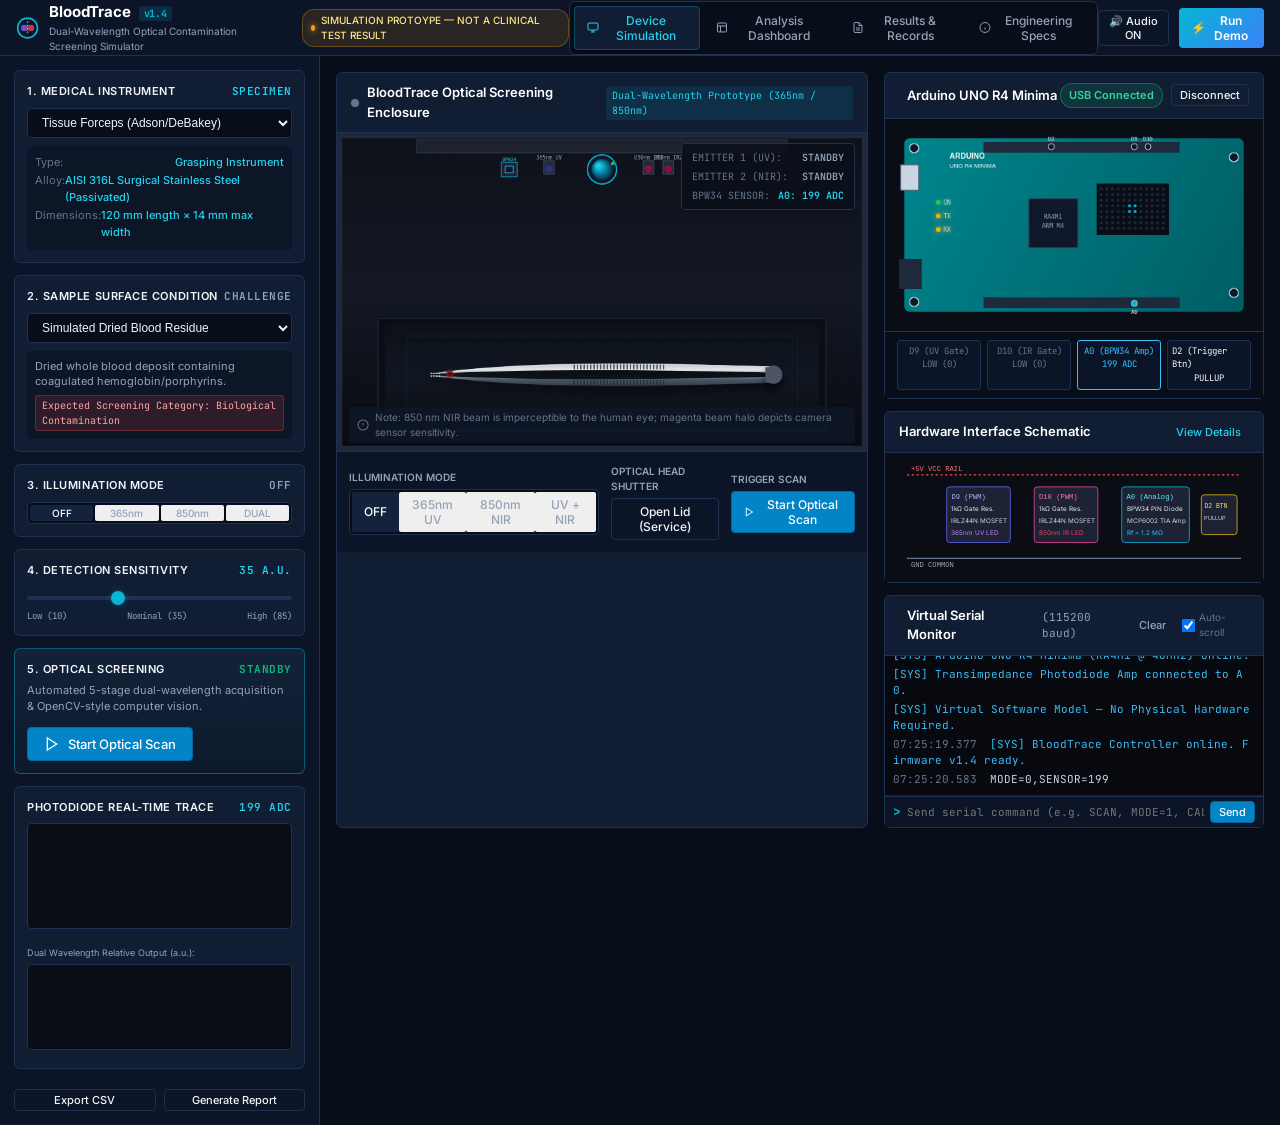
==== index.html @ 497832f6 "feat: complete BloodTrace dual-wavelength contamination screening simulator" ====
<!DOCTYPE html>
<html lang="en">
<head>
  <meta charset="UTF-8">
  <meta name="viewport" content="width=device-width, initial-scale=1.0">
  <title>BloodTrace — Dual-Wavelength Medical Instrument Contamination Screening Simulator</title>
  <meta name="description" content="College-level engineering prototype simulation of BloodTrace: dual-wavelength 365nm UV and 850nm NIR optical contamination screening for reusable surgical instruments.">
  
  <!-- Modern Clean Fonts -->
  <link rel="preconnect" href="https://fonts.googleapis.com">
  <link rel="preconnect" href="https://fonts.gstatic.com" crossorigin>
  <link href="https://fonts.googleapis.com/css2?family=Inter:wght@300;400;500;600;700&family=JetBrains+Mono:wght@400;500;700&display=swap" rel="stylesheet">
  
  <!-- BloodTrace Stylesheet -->
  <link rel="stylesheet" href="css/styles.css">
</head>
<body class="theme-navy">
  <!-- Top Navigation Header -->
  <header class="app-header">
    <div class="header-left">
      <div class="brand-container">
        <div class="brand-logo-icon">
          <svg viewBox="0 0 28 28" fill="none" class="brand-svg">
            <circle cx="14" cy="14" r="12" stroke="#06b6d4" stroke-width="2"/>
            <circle cx="10" cy="14" r="4" fill="#8b5cf6" opacity="0.8"/>
            <circle cx="18" cy="14" r="4" fill="#f43f5e" opacity="0.8"/>
            <path d="M14 6v16" stroke="#22d3ee" stroke-width="1.5" stroke-dasharray="2 2"/>
          </svg>
        </div>
        <div class="brand-text">
          <div class="brand-title">BloodTrace <span class="brand-ver">v1.4</span></div>
          <div class="brand-tagline">Dual-Wavelength Optical Contamination Screening Simulator</div>
        </div>
      </div>

      <!-- Regulatory Notice Banner -->
      <div class="regulatory-pill" title="Engineering Simulation — Not an In-Vitro Diagnostic Medical Device">
        <span class="pill-dot"></span>
        <span class="pill-text">SIMULATION PROTOYPE — NOT A CLINICAL TEST RESULT</span>
      </div>
    </div>

    <!-- Central Navigation Tabs -->
    <nav class="header-nav">
      <button class="nav-tab nav-active" data-nav-view="device">
        <svg width="15" height="15" viewBox="0 0 24 24" fill="none" stroke="currentColor" stroke-width="2"><rect x="2" y="3" width="20" height="14" rx="2" ry="2"/><line x1="8" y1="21" x2="16" y2="21"/><line x1="12" y1="17" x2="12" y2="21"/></svg>
        Device Simulation
      </button>
      <button class="nav-tab" data-nav-view="dashboard">
        <svg width="15" height="15" viewBox="0 0 24 24" fill="none" stroke="currentColor" stroke-width="2"><rect x="3" y="3" width="18" height="18" rx="2"/><line x1="3" y1="9" x2="21" y2="9"/><line x1="9" y1="21" x2="9" y2="9"/></svg>
        Analysis Dashboard
      </button>
      <button class="nav-tab" data-nav-view="results">
        <svg width="15" height="15" viewBox="0 0 24 24" fill="none" stroke="currentColor" stroke-width="2"><path d="M14 2H6a2 2 0 0 0-2 2v16a2 2 0 0 0 2 2h12a2 2 0 0 0 2-2V8z"/><polyline points="14 2 14 8 20 8"/><line x1="16" y1="13" x2="8" y2="13"/><line x1="16" y1="17" x2="8" y2="17"/></svg>
        Results & Records
      </button>
      <button class="nav-tab" data-nav-view="about">
        <svg width="15" height="15" viewBox="0 0 24 24" fill="none" stroke="currentColor" stroke-width="2"><circle cx="12" cy="12" r="10"/><line x1="12" y1="16" x2="12" y2="12"/><line x1="12" y1="8" x2="12.01" y2="8"/></svg>
        Engineering Specs
      </button>
    </nav>

    <!-- Header Actions -->
    <div class="header-right">
      <button id="btnToggleSound" class="btn btn-xs btn-outline" title="Toggle Audio Feedback">
        🔊 Audio ON
      </button>
      <button id="btnRunDemo" class="btn btn-sm btn-accent flex items-center gap-1" title="Launch Step-by-Step Scenario Walkthrough">
        <span class="btn-icon">⚡</span>
        <span>Run Demo</span>
      </button>
    </div>
  </header>

  <!-- Main Container Layout: Sidebar + Active View Workspace -->
  <main class="app-layout">
    <!-- Left Configuration & Control Sidebar -->
    <aside class="app-sidebar">
      <!-- Section 1: Instrument Selection -->
      <div class="sidebar-card">
        <div class="sidebar-card-title flex items-center justify-between">
          <span>1. Medical Instrument</span>
          <span class="text-xs text-cyan font-mono">SPECIMEN</span>
        </div>
        <div class="form-group mt-2">
          <select id="instrumentSelect" class="form-select">
            <!-- Populated via JS -->
          </select>
        </div>
        <div id="instrumentMetaDisplay" class="instrument-meta-box">
          <!-- Dynamic details -->
        </div>
      </div>

      <!-- Section 2: Sample Condition -->
      <div class="sidebar-card">
        <div class="sidebar-card-title flex items-center justify-between">
          <span>2. Sample Surface Condition</span>
          <span class="text-xs text-muted font-mono">CHALLENGE</span>
        </div>
        <div class="form-group mt-2">
          <select id="conditionSelect" class="form-select">
            <!-- Populated via JS -->
          </select>
        </div>
        <div id="conditionMetaDisplay" class="condition-meta-box">
          <!-- Dynamic details -->
        </div>
      </div>

      <!-- Section: Illumination Mode Quick Controls (Requirement 13) -->
      <div class="sidebar-card">
        <div class="sidebar-card-title flex items-center justify-between">
          <span>3. Illumination Mode</span>
          <span id="sidebarModeTag" class="text-xs text-muted font-mono">OFF</span>
        </div>
        <div class="btn-group w-full mt-2" style="display: grid; grid-template-columns: repeat(4, 1fr); gap: 2px;">
          <button id="sbBtnModeOff" class="btn btn-2xs btn-active">OFF</button>
          <button id="sbBtnModeUv" class="btn btn-2xs">365nm</button>
          <button id="sbBtnModeIr" class="btn btn-2xs">850nm</button>
          <button id="sbBtnModeCombined" class="btn btn-2xs">DUAL</button>
        </div>
      </div>

      <!-- Section: Detection Threshold Slider (Requirement 13) -->
      <div class="sidebar-card">
        <div class="sidebar-card-title flex items-center justify-between">
          <span>4. Detection Sensitivity</span>
          <span class="text-xs text-cyan font-mono"><span id="sidebarThresholdVal">35</span> a.u.</span>
        </div>
        <div class="mt-2">
          <input type="range" id="sidebarThresholdSlider" min="10" max="85" value="35" class="range-slider range-sm w-full" />
          <div class="flex items-center justify-between text-2xs text-muted mt-1 font-mono">
            <span>Low (10)</span>
            <span>Nominal (35)</span>
            <span>High (85)</span>
          </div>
        </div>
      </div>

      <!-- Section 5: Scanning Execution Card -->
      <div class="sidebar-card action-card">
        <div class="sidebar-card-title flex items-center justify-between">
          <span>5. Optical Screening</span>
          <span class="text-xs text-green font-mono">STANDBY</span>
        </div>
        <p class="text-xs text-muted mt-1">
          Automated 5-stage dual-wavelength acquisition & OpenCV-style computer vision.
        </p>

        <button id="btnSidebarScan" class="btn btn-primary btn-block btn-lg mt-3 flex items-center justify-center gap-2">
          <svg width="16" height="16" viewBox="0 0 24 24" fill="none" stroke="currentColor" stroke-width="2"><polygon points="5 3 19 12 5 21 5 3"/></svg>
          Start Optical Scan
        </button>

        <!-- Progress Bar when scanning -->
        <div id="scanProgressContainer" class="scan-progress-box mt-3" style="display: none;">
          <div class="progress-bar-track">
            <div id="scanProgressBar" class="progress-bar-fill" style="width: 0%;"></div>
          </div>
          <div id="scanStatusText" class="progress-status-text font-mono text-2xs mt-1">Initializing...</div>
        </div>
      </div>

      <!-- Section 4: Live Telemetry Gauges -->
      <div class="sidebar-card">
        <div class="sidebar-card-title flex items-center justify-between">
          <span>Photodiode Real-Time Trace</span>
          <span id="sidebarAdcVal" class="text-xs text-cyan font-mono">195 ADC</span>
        </div>
        <div class="mini-oscilloscope-wrapper mt-2">
          <canvas id="oscilloscopeCanvas" width="280" height="110" class="mini-canvas"></canvas>
        </div>
        <div class="spectral-bar-wrapper mt-3">
          <div class="text-2xs text-muted mb-1">Dual Wavelength Relative Output (a.u.):</div>
          <canvas id="spectralBarCanvas" width="280" height="90" class="mini-canvas"></canvas>
        </div>
      </div>

      <!-- Quick Action Utilities -->
      <div class="sidebar-actions-grid mt-2">
        <button id="btnQuickCSV" class="btn btn-xs btn-outline w-full">Export CSV</button>
        <button id="btnQuickReport" class="btn btn-xs btn-outline w-full">Generate Report</button>
      </div>
    </aside>

    <!-- Center/Right Workspaces (Views) -->
    <div class="workspace-viewport">
      <!-- VIEW 1: Device Simulation -->
      <section id="view-device" class="app-view active">
        <div id="deviceViewContainer" class="device-view-wrapper">
          <!-- Populated by DeviceView JS component -->
        </div>
      </section>

      <!-- VIEW 2: Laptop Analysis Dashboard -->
      <section id="view-dashboard" class="app-view">
        <div id="dashboardViewContainer" class="dashboard-view-wrapper">
          <!-- Populated by DashboardView JS component -->
        </div>

        <!-- Latest Results Summary Card attached at bottom of dashboard -->
        <div class="mt-4">
          <div id="resultsSummaryCard" class="results-summary-wrapper">
            <!-- Populated dynamically after scan -->
          </div>
        </div>
      </section>

      <!-- VIEW 3: Results & History Records -->
      <section id="view-results" class="app-view">
        <div class="results-history-view-wrapper">
          <div class="panel-header">
            <div>
              <h2 class="panel-title text-base">Screening Acquisition History</h2>
              <p class="text-xs text-muted">Complete telemetry logs and classification outcomes for current session.</p>
            </div>
            <div class="regulatory-pill">
              <span class="pill-dot"></span>
              <span>SIMULATED DATA — NOT A CLINICAL TEST RESULT</span>
            </div>
          </div>
          <div id="historyListContainer" class="mt-4">
            <!-- Populated dynamically -->
          </div>
        </div>
      </section>

      <!-- VIEW 4: Engineering Specs & Documentation -->
      <section id="view-about" class="app-view">
        <div class="about-docs-wrapper">
          <div class="doc-banner">
            <h2 class="text-xl font-bold text-white">BloodTrace Technical Architecture & Optical Physics</h2>
            <p class="text-sm text-cyan mt-1">Dual-Wavelength Pre-Sterilization Instrument Screening Prototype</p>
          </div>

          <div class="docs-grid mt-4">
            <!-- Card 1: Optical Physics -->
            <div class="doc-card">
              <h3 class="doc-card-title text-violet">1. Optical Physics & Spectral Specificity</h3>
              <p class="text-xs text-slate-300 mt-2">
                BloodTrace exploits differential absorption and fluorescence spectroscopy between metallic surgical alloys and biological residues:
              </p>
              <ul class="doc-bullet-list">
                <li><strong>365 nm UV-A Illumination:</strong> Organic cellular proteins and free porphyrins exhibit autofluorescence. Crucially, cleaning detergents with optical brighteners produce bright blue-cyan emission (~430-470 nm), making UV alone prone to false positives.</li>
                <li><strong>850 nm NIR Illumination:</strong> Passivated 316L/420 surgical stainless steel exhibits ~65% specular reflectance. Deoxygenated and dried hemoglobin (methemoglobin) exhibits strong NIR absorption. Under 850nm, dried blood spots appear as stark dark silhouettes, whereas detergent films remain nearly transparent.</li>
                <li><strong>Dual-Wavelength Cross-Correlation:</strong> Combining UV fluorescence and NIR absorption allows the computer vision pipeline to distinguish true biological residue from detergent films and scratches.</li>
              </ul>
            </div>

            <!-- Card 2: Hardware Architecture -->
            <div class="doc-card">
              <h3 class="doc-card-title text-cyan">2. Hardware Implementation & Bill of Materials</h3>
              <p class="text-xs text-slate-300 mt-2">
                Designed for affordable fabrication in a college engineering laboratory:
              </p>
              <div class="bom-table-wrapper mt-2">
                <table class="bom-table">
                  <thead>
                    <tr><th>Subsystem</th><th>Component</th><th>Interface</th><th>Est. Cost</th></tr>
                  </thead>
                  <tbody>
                    <tr><td>Microcontroller</td><td>Arduino UNO R4 Minima (RA4M1 Cortex-M4)</td><td>USB-C Serial (115200bps)</td><td>$20.00</td></tr>
                    <tr><td>UV Emitter</td><td>High-Power 365 nm UV LED (3W)</td><td>Pin D9 via IRLZ44N MOSFET</td><td>$6.50</td></tr>
                    <tr><td>NIR Emitters</td><td>Dual 850 nm High-Radiance IR LEDs</td><td>Pin D10 via IRLZ44N MOSFET</td><td>$4.00</td></tr>
                    <tr><td>Optical Sensor</td><td>BPW34 Silicon PIN Photodiode (430-1100nm)</td><td>Pin A0 via MCP6002 TIA Amp</td><td>$5.50</td></tr>
                    <tr><td>Imaging Sensor</td><td>Full-HD USB Camera Module (UVC)</td><td>Direct USB to Laptop</td><td>$18.00</td></tr>
                    <tr><td>Enclosure</td><td>3D-Printed Matte Black PLA Chamber</td><td>Light-tight baffled lid</td><td>$10.00</td></tr>
                    <tr class="font-bold text-white"><td>TOTAL SYSTEM</td><td>BloodTrace Screening Prototype</td><td>Complete BOM</td><td>~$64.00</td></tr>
                  </tbody>
                </table>
              </div>
            </div>

            <!-- Card 3: Computer Vision Pipeline -->
            <div class="doc-card">
              <h3 class="doc-card-title text-pink">3. OpenCV Python Simulation Pipeline</h3>
              <p class="text-xs text-slate-300 mt-2">
                The simulated Python/OpenCV computer vision pipeline executes the following image processing graph:
              </p>
              <div class="pipeline-flow-diagram mt-2">
                <div class="flow-step">1. Reference Capture</div>
                <div class="flow-arrow">→</div>
                <div class="flow-step">2. Dual UV/IR Strobe</div>
                <div class="flow-arrow">→</div>
                <div class="flow-step">3. Dark Subtraction</div>
                <div class="flow-arrow">→</div>
                <div class="flow-step">4. Normalized Diff (NDI)</div>
                <div class="flow-arrow">→</div>
                <div class="flow-step">5. Morphological Filter</div>
                <div class="flow-arrow">→</div>
                <div class="flow-step">6. Contour Extract</div>
              </div>
              <p class="text-2xs text-muted mt-2">
                The algorithm produces candidate contours with labels strictly bounded to "Suspected Residue" or "Possible Contamination" to prevent clinical misinterpretation.
              </p>
            </div>

            <!-- Card 4: Clinical & Ethical Limitations -->
            <div class="doc-card">
              <h3 class="doc-card-title text-amber">4. Clinical Scope & Regulatory Limitations</h3>
              <p class="text-xs text-slate-300 mt-2">
                <strong>Mandatory Regulatory Notice:</strong>
                Optical inspection is intended purely as a rapid, non-destructive pre-screening tool for Sterile Processing Departments (SPD) to catch visible gross residue prior to packaging and autoclaving.
              </p>
              <p class="text-xs text-slate-300 mt-2">
                It does not replace validated chemical protein assays (e.g. bicinchoninic acid BCA or ninhydrin swabs) or biological spore indicators. Optical contrast cannot determine microbial sterility or quantify bioburden below the optical resolution limit.
              </p>
            </div>
          </div>
        </div>
      </section>
    </div>
  </main>

  <!-- ES6 Modular Application Entry Point -->
  <script type="module" src="js/app.js"></script>
</body>
</html>
---- css/styles.css ----
/**
 * BloodTrace — Scientific Instrument Design System
 * Dark Navy Theme, Optical Cyan Accents, Restrained Contamination Reds,
 * High-Density Lab Workstation Layout, Print Stylesheet
 */

:root {
  --bg-deep: #070d19;
  --bg-surface: #0c1527;
  --bg-panel: #111d33;
  --bg-card: #15223c;
  --bg-card-hover: #1b2b4c;
  --border-subtle: #1e3152;
  --border-active: #06b6d4;

  --text-main: #f1f5f9;
  --text-muted: #94a3b8;
  --text-subtle: #64748b;

  --cyan-primary: #06b6d4;
  --cyan-glow: rgba(6, 182, 212, 0.35);
  --cyan-light: #22d3ee;

  --violet-uv: #8b5cf6;
  --violet-glow: rgba(139, 92, 246, 0.40);

  --pink-ir: #f43f5e;
  --pink-glow: rgba(244, 63, 94, 0.35);

  --danger-red: #ef4444;
  --warning-amber: #f59e0b;
  --success-green: #10b981;

  --font-sans: 'Inter', -apple-system, BlinkMacSystemFont, "Segoe UI", Roboto, sans-serif;
  --font-mono: 'JetBrains Mono', Consolas, "Courier New", monospace;
  --radius-sm: 4px;
  --radius-md: 6px;
  --radius-lg: 10px;
}

* {
  box-sizing: border-box;
  margin: 0;
  padding: 0;
}

body.theme-navy {
  background-color: var(--bg-deep);
  color: var(--text-main);
  font-family: var(--font-sans);
  font-size: 13px;
  line-height: 1.5;
  overflow-x: hidden;
  min-height: 100vh;
}

/* Custom Sleek Scrollbars */
::-webkit-scrollbar {
  width: 6px;
  height: 6px;
}
::-webkit-scrollbar-track {
  background: var(--bg-deep);
}
::-webkit-scrollbar-thumb {
  background: var(--border-subtle);
  border-radius: 3px;
}
::-webkit-scrollbar-thumb:hover {
  background: var(--cyan-primary);
}

/* ==========================================================================
   Header & Navigation
   ========================================================================== */
.app-header {
  height: 56px;
  background-color: var(--bg-surface);
  border-bottom: 1px solid var(--border-subtle);
  display: flex;
  align-items: center;
  justify-content: space-between;
  padding: 0 16px;
  position: sticky;
  top: 0;
  z-index: 100;
}

.header-left {
  display: flex;
  align-items: center;
  gap: 16px;
}

.brand-container {
  display: flex;
  align-items: center;
  gap: 10px;
}

.brand-logo-icon {
  width: 28px;
  height: 28px;
}
.brand-svg {
  width: 100%;
  height: 100%;
}

.brand-title {
  font-size: 15px;
  font-weight: 700;
  letter-spacing: -0.01em;
  color: #ffffff;
}

.brand-ver {
  font-size: 10px;
  font-family: var(--font-mono);
  color: var(--cyan-primary);
  background: rgba(6, 182, 212, 0.15);
  padding: 1px 5px;
  border-radius: 3px;
  margin-left: 4px;
}

.brand-tagline {
  font-size: 10px;
  color: var(--text-muted);
}

.regulatory-pill {
  display: flex;
  align-items: center;
  gap: 6px;
  background: rgba(245, 158, 11, 0.12);
  border: 1px solid rgba(245, 158, 11, 0.3);
  padding: 3px 8px;
  border-radius: 12px;
  font-size: 10px;
  font-weight: 500;
  color: #fde68a;
}

.pill-dot {
  width: 6px;
  height: 6px;
  border-radius: 50%;
  background-color: var(--warning-amber);
  box-shadow: 0 0 6px var(--warning-amber);
}

.header-nav {
  display: flex;
  align-items: center;
  gap: 4px;
  background: var(--bg-deep);
  padding: 4px;
  border-radius: var(--radius-md);
  border: 1px solid var(--border-subtle);
}

.nav-tab {
  background: transparent;
  border: none;
  color: var(--text-muted);
  font-family: var(--font-sans);
  font-size: 12px;
  font-weight: 500;
  padding: 6px 12px;
  border-radius: var(--radius-sm);
  display: flex;
  align-items: center;
  gap: 6px;
  cursor: pointer;
  transition: all 0.15s ease;
}

.nav-tab:hover {
  color: var(--text-main);
  background: rgba(255, 255, 255, 0.05);
}

.nav-tab.nav-active {
  background: var(--bg-panel);
  color: var(--cyan-light);
  box-shadow: 0 1px 3px rgba(0, 0, 0, 0.3);
  border: 1px solid rgba(6, 182, 212, 0.3);
}

.header-right {
  display: flex;
  align-items: center;
  gap: 10px;
}

/* ==========================================================================
   Layout: Sidebar + Center Workspace
   ========================================================================== */
.app-layout {
  display: flex;
  min-height: calc(100vh - 56px);
}

.app-sidebar {
  width: 320px;
  min-width: 320px;
  background-color: var(--bg-surface);
  border-right: 1px solid var(--border-subtle);
  padding: 14px;
  display: flex;
  flex-direction: column;
  gap: 12px;
  overflow-y: auto;
}

.sidebar-card {
  background-color: var(--bg-panel);
  border: 1px solid var(--border-subtle);
  border-radius: var(--radius-md);
  padding: 12px;
}

.sidebar-card.action-card {
  background: linear-gradient(180deg, #132238 0%, #0d1a2d 100%);
  border-color: rgba(6, 182, 212, 0.4);
}

.sidebar-card-title {
  font-size: 11px;
  font-weight: 600;
  text-transform: uppercase;
  letter-spacing: 0.05em;
  color: var(--text-main);
}

.form-select {
  width: 100%;
  background: var(--bg-deep);
  color: var(--text-main);
  border: 1px solid var(--border-subtle);
  border-radius: var(--radius-sm);
  padding: 6px 10px;
  font-size: 12px;
  outline: none;
  transition: border-color 0.15s ease;
}

.form-select:focus {
  border-color: var(--cyan-primary);
}

.instrument-meta-box,
.condition-meta-box {
  margin-top: 8px;
  padding: 8px;
  background: rgba(0, 0, 0, 0.25);
  border-radius: var(--radius-sm);
  font-size: 11px;
  color: var(--text-muted);
}

.meta-row {
  display: flex;
  justify-content: space-between;
  margin-bottom: 2px;
}
.meta-lbl {
  color: var(--text-subtle);
}
.meta-val {
  color: var(--cyan-light);
  font-weight: 500;
}

.meta-desc {
  font-size: 11px;
  color: var(--text-muted);
  line-height: 1.4;
}

.meta-risk-pill {
  margin-top: 6px;
  font-size: 10px;
  font-family: var(--font-mono);
  padding: 2px 6px;
  border-radius: 3px;
  display: inline-block;
  background: rgba(100, 116, 139, 0.2);
  color: #cbd5e1;
}
.risk-critical, .risk-high {
  background: rgba(239, 68, 68, 0.15);
  color: #fca5a5;
  border: 1px solid rgba(239, 68, 68, 0.3);
}
.risk-ambiguous, .risk-ambiguousconfounder, .risk-ambiguousspecularglare {
  background: rgba(245, 158, 11, 0.15);
  color: #fde047;
  border: 1px solid rgba(245, 158, 11, 0.3);
}

.progress-bar-track {
  width: 100%;
  height: 6px;
  background: var(--bg-deep);
  border-radius: 3px;
  overflow: hidden;
}
.progress-bar-fill {
  height: 100%;
  background: linear-gradient(90deg, var(--cyan-primary), #38bdf8);
  transition: width 0.2s ease;
}
.progress-status-text {
  color: var(--cyan-light);
}

.mini-canvas {
  width: 100%;
  height: auto;
  border-radius: var(--radius-sm);
  border: 1px solid var(--border-subtle);
  background: #090d16;
}

.sidebar-actions-grid {
  display: grid;
  grid-template-columns: 1fr 1fr;
  gap: 8px;
}

.workspace-viewport {
  flex: 1;
  background-color: var(--bg-deep);
  padding: 16px;
  overflow-y: auto;
}

.app-view {
  display: none;
}
.app-view.active {
  display: block;
}

/* ==========================================================================
   Buttons & UI Elements
   ========================================================================== */
.btn {
  display: inline-flex;
  align-items: center;
  justify-content: center;
  border: 1px solid transparent;
  font-family: var(--font-sans);
  font-weight: 500;
  border-radius: var(--radius-sm);
  cursor: pointer;
  transition: all 0.15s ease;
  user-select: none;
}

.btn-xs { padding: 3px 8px; font-size: 11px; }
.btn-sm { padding: 5px 12px; font-size: 12px; }
.btn-lg { padding: 8px 16px; font-size: 13px; }
.btn-2xs { padding: 2px 6px; font-size: 10px; }

.btn-primary {
  background-color: #0284c7;
  color: #ffffff;
  border-color: #0369a1;
}
.btn-primary:hover {
  background-color: #0369a1;
  box-shadow: 0 0 10px rgba(2, 132, 199, 0.4);
}

.btn-accent {
  background: linear-gradient(135deg, #06b6d4 0%, #3b82f6 100%);
  color: #ffffff;
  font-weight: 600;
  border: none;
}
.btn-accent:hover {
  filter: brightness(1.15);
  box-shadow: 0 0 12px var(--cyan-glow);
}

.btn-outline {
  background: transparent;
  border-color: var(--border-subtle);
  color: var(--text-main);
}
.btn-outline:hover {
  border-color: var(--cyan-primary);
  background: rgba(6, 182, 212, 0.08);
  color: var(--cyan-light);
}

.btn-ghost {
  background: transparent;
  border: none;
  color: var(--text-muted);
}
.btn-ghost:hover {
  color: var(--text-main);
  background: rgba(255, 255, 255, 0.05);
}

.btn-group {
  display: inline-flex;
  background: var(--bg-deep);
  border: 1px solid var(--border-subtle);
  border-radius: var(--radius-sm);
  padding: 2px;
}
.btn-group .btn {
  border: none;
  border-radius: 2px;
  color: var(--text-muted);
}
.btn-group .btn.btn-active {
  background: var(--bg-card);
  color: #ffffff;
}
.btn-group .btn.btn-active-uv {
  background: var(--violet-uv);
  color: #ffffff;
  box-shadow: 0 0 8px var(--violet-glow);
}
.btn-group .btn.btn-active-ir {
  background: var(--pink-ir);
  color: #ffffff;
  box-shadow: 0 0 8px var(--pink-glow);
}
.btn-group .btn.btn-active-combined {
  background: linear-gradient(135deg, var(--violet-uv), var(--pink-ir));
  color: #ffffff;
}

.range-slider {
  -webkit-appearance: none;
  width: 100%;
  height: 4px;
  border-radius: 2px;
  background: var(--border-subtle);
  outline: none;
}
.range-slider::-webkit-slider-thumb {
  -webkit-appearance: none;
  width: 14px;
  height: 14px;
  border-radius: 50%;
  background: var(--cyan-primary);
  cursor: pointer;
  box-shadow: 0 0 6px var(--cyan-glow);
  transition: transform 0.1s;
}
.range-slider::-webkit-slider-thumb:hover {
  transform: scale(1.2);
}

/* ==========================================================================
   Device View Components
   ========================================================================== */
.device-view-grid {
  display: grid;
  grid-template-columns: 1.4fr 1fr;
  gap: 16px;
}

.panel {
  background-color: var(--bg-panel);
  border: 1px solid var(--border-subtle);
  border-radius: var(--radius-md);
  display: flex;
  flex-direction: column;
}

.panel-header {
  padding: 10px 14px;
  border-bottom: 1px solid var(--border-subtle);
  display: flex;
  align-items: center;
  justify-content: space-between;
}

.panel-title {
  font-size: 13px;
  font-weight: 600;
  color: #ffffff;
}

.panel-badge {
  font-size: 10px;
  font-family: var(--font-mono);
  color: var(--cyan-light);
  background: rgba(6, 182, 212, 0.12);
  padding: 2px 6px;
  border-radius: 3px;
}

.status-indicator {
  width: 8px;
  height: 8px;
  border-radius: 50%;
  background: var(--text-subtle);
}
.status-indicator.active {
  background: var(--cyan-light);
  box-shadow: 0 0 8px var(--cyan-primary);
}

.enclosure-viewport-wrapper {
  position: relative;
  background: #000000;
  border-bottom: 1px solid var(--border-subtle);
  display: flex;
  flex-direction: column;
  align-items: center;
}

.chamber-canvas {
  width: 100%;
  height: auto;
  display: block;
}

.chamber-hud-overlay {
  position: absolute;
  top: 10px;
  right: 12px;
  display: flex;
  flex-direction: column;
  gap: 4px;
  background: rgba(10, 15, 26, 0.85);
  border: 1px solid var(--border-subtle);
  padding: 6px 10px;
  border-radius: var(--radius-sm);
  font-family: var(--font-mono);
  font-size: 10px;
}
.hud-item {
  display: flex;
  gap: 8px;
  justify-content: space-between;
}
.hud-label { color: var(--text-subtle); }
.hud-val { font-weight: 600; }

.optical-physics-note {
  position: absolute;
  bottom: 8px;
  left: 12px;
  right: 12px;
  display: flex;
  align-items: center;
  gap: 6px;
  font-size: 10px;
  color: var(--text-subtle);
  background: rgba(15, 23, 42, 0.7);
  padding: 3px 8px;
  border-radius: 3px;
}

.enclosure-controls-bar {
  padding: 12px;
  display: flex;
  align-items: center;
  justify-content: space-between;
  gap: 12px;
  background: var(--bg-surface);
}

.control-group {
  display: flex;
  flex-direction: column;
  gap: 4px;
}
.control-label {
  font-size: 10px;
  text-transform: uppercase;
  color: var(--text-muted);
  font-weight: 600;
}

.device-electronics-column {
  display: flex;
  flex-direction: column;
  gap: 12px;
}

.arduino-panel .arduino-board-container {
  padding: 8px;
  background: #090d16;
  display: flex;
  justify-content: center;
}

.arduino-canvas {
  width: 100%;
  max-width: 440px;
  height: auto;
}

.pin-status-grid {
  display: grid;
  grid-template-columns: repeat(4, 1fr);
  gap: 6px;
  padding: 8px 12px;
  background: var(--bg-deep);
  border-top: 1px solid var(--border-subtle);
}

.pin-badge {
  display: flex;
  flex-direction: column;
  align-items: center;
  padding: 4px;
  background: var(--bg-surface);
  border-radius: 3px;
  border: 1px solid var(--border-subtle);
  font-family: var(--font-mono);
  font-size: 9px;
}
.pin-badge.pin-high {
  border-color: var(--cyan-primary);
  background: rgba(6, 182, 212, 0.15);
  color: var(--cyan-light);
}
.pin-badge.pin-low {
  color: var(--text-subtle);
}
.pin-badge.pin-analog {
  border-color: #38bdf8;
  color: #38bdf8;
}

.schematic-container {
  padding: 6px;
  background: #0a0d14;
}
.schematic-svg {
  width: 100%;
  height: auto;
}

.serial-console-body {
  height: 140px;
  background: #07090f;
  padding: 8px;
  overflow-y: auto;
  font-family: var(--font-mono);
  font-size: 11px;
  display: flex;
  flex-direction: column;
  gap: 2px;
}
.serial-line {
  color: #cbd5e1;
  word-break: break-all;
}
.serial-line.info { color: #38bdf8; }
.serial-line.cmd { color: #a855f7; }
.serial-line.warn { color: #fde047; }
.serial-line.error { color: #f87171; }
.serial-timestamp { color: #64748b; margin-right: 6px; }

.serial-input-bar {
  display: flex;
  align-items: center;
  padding: 4px 8px;
  background: var(--bg-surface);
  border-top: 1px solid var(--border-subtle);
  gap: 6px;
}
.serial-input-bar input {
  flex: 1;
  background: transparent;
  border: none;
  outline: none;
  color: #ffffff;
  font-family: var(--font-mono);
  font-size: 11px;
}
.serial-prompt {
  color: var(--cyan-primary);
  font-family: var(--font-mono);
  font-weight: bold;
}
.serial-autoscroll-label {
  font-size: 10px;
  color: var(--text-subtle);
  display: flex;
  align-items: center;
  gap: 4px;
}

.serial-disconnect-banner {
  background: rgba(239, 68, 68, 0.25);
  border: 1px solid #ef4444;
  color: #fca5a5;
  font-family: var(--font-mono);
  font-size: 10px;
  font-weight: 700;
  padding: 5px 8px;
  text-align: center;
  letter-spacing: 0.05em;
  animation: pulse-red 1.6s ease-in-out infinite;
}

@keyframes pulse-red {
  0%, 100% { opacity: 1; }
  50% { opacity: 0.65; }
}

/* ==========================================================================
   Dashboard View Components (4-Panel Display)
   ========================================================================== */
.dashboard-root {
  display: flex;
  flex-direction: column;
  gap: 12px;
}

.dashboard-toolbar {
  background: var(--bg-panel);
  border: 1px solid var(--border-subtle);
  border-radius: var(--radius-md);
  padding: 8px 14px;
  display: flex;
  align-items: center;
  justify-content: space-between;
  gap: 16px;
  flex-wrap: wrap;
}

.toolbar-section {
  display: flex;
  align-items: center;
  gap: 8px;
}

.toolbar-title {
  font-size: 11px;
  font-weight: 600;
  text-transform: uppercase;
  color: var(--text-muted);
}

.threshold-controller {
  min-width: 220px;
  display: flex;
  flex-direction: column;
  gap: 4px;
}

.zoom-display {
  padding: 2px 6px;
  font-size: 11px;
  color: var(--cyan-light);
}

.toggle-pill {
  display: flex;
  align-items: center;
  gap: 4px;
  font-size: 11px;
  color: var(--text-muted);
  cursor: pointer;
  user-select: none;
}
.toggle-pill input {
  accent-color: var(--cyan-primary);
}

/* 4-Panel Quad Grid */
.panels-quad-grid {
  display: grid;
  grid-template-columns: 1fr 1fr;
  gap: 12px;
}

.panels-quad-grid.layout-split {
  grid-template-columns: 1fr 1fr;
}
.panels-quad-grid.layout-split .optic-panel[data-panel="uv"],
.panels-quad-grid.layout-split .optic-panel[data-panel="ir"] {
  display: none;
}

.panels-quad-grid.layout-focus {
  grid-template-columns: 1fr;
}
.panels-quad-grid.layout-focus .optic-panel:not(.panel-focused) {
  display: none;
}

.optic-panel {
  background: var(--bg-panel);
  border: 1px solid var(--border-subtle);
  border-radius: var(--radius-md);
  overflow: hidden;
  display: flex;
  flex-direction: column;
  transition: border-color 0.15s ease;
}

.optic-panel.panel-focused {
  border-color: var(--cyan-primary);
  box-shadow: 0 0 12px rgba(6, 182, 212, 0.2);
}

.optic-panel.panel-hero {
  border-color: rgba(239, 68, 68, 0.4);
}

.optic-panel-header {
  padding: 8px 12px;
  background: var(--bg-surface);
  border-bottom: 1px solid var(--border-subtle);
  display: flex;
  align-items: center;
  justify-content: space-between;
}

.panel-tag {
  font-family: var(--font-mono);
  font-size: 9px;
  font-weight: 700;
  padding: 2px 5px;
  border-radius: 3px;
}
.tag-ref { background: #334155; color: #cbd5e1; }
.tag-uv { background: #5b21b6; color: #c4b5fd; }
.tag-ir { background: #881337; color: #fecdd3; }
.tag-map { background: #7f1d1d; color: #fca5a5; }

.panel-name {
  font-size: 12px;
  color: #ffffff;
}

.panel-wavelength {
  font-family: var(--font-mono);
  font-size: 10px;
}

.canvas-viewport {
  position: relative;
  background: #0a0d14;
  overflow: hidden;
}

.panel-canvas {
  width: 100%;
  height: auto;
  display: block;
  cursor: crosshair;
}

.panel-stamp {
  position: absolute;
  top: 8px;
  left: 8px;
  font-family: var(--font-mono);
  font-size: 9px;
  color: rgba(148, 163, 184, 0.4);
  pointer-events: none;
}
.stamp-uv { color: rgba(167, 139, 250, 0.6); }
.stamp-ir { color: rgba(251, 113, 133, 0.6); }
.stamp-map { color: rgba(248, 113, 113, 0.7); font-weight: bold; }

.click-hint {
  position: absolute;
  bottom: 8px;
  left: 8px;
  font-size: 10px;
  background: rgba(15, 23, 42, 0.8);
  padding: 3px 8px;
  border-radius: 3px;
  color: var(--cyan-light);
  border: 1px dashed rgba(6, 182, 212, 0.4);
  pointer-events: none;
}

.panel-footer {
  padding: 6px 12px;
  background: var(--bg-surface);
  border-top: 1px solid var(--border-subtle);
  display: flex;
  align-items: center;
  justify-content: space-between;
  font-size: 11px;
  color: var(--text-muted);
}

/* Sample Contamination Spot Tuner Card */
.sample-tuner-card {
  background: var(--bg-panel);
  border: 1px solid var(--border-subtle);
  border-radius: var(--radius-md);
  padding: 10px 14px;
}

.tuner-header {
  display: flex;
  align-items: center;
  justify-content: space-between;
  margin-bottom: 8px;
}

.tuner-controls-row {
  display: grid;
  grid-template-columns: repeat(4, 1fr);
  gap: 16px;
}
.tuner-item {
  display: flex;
  flex-direction: column;
  gap: 4px;
}

/* ==========================================================================
   Results Summary Card
   ========================================================================== */
.results-summary-wrapper {
  background: var(--bg-panel);
  border: 1px solid var(--border-subtle);
  border-radius: var(--radius-md);
  padding: 16px;
}

.empty-results-state {
  text-align: center;
  padding: 24px;
  color: var(--text-muted);
}
.empty-icon { font-size: 28px; margin-bottom: 6px; }
.empty-title { font-size: 14px; font-weight: 600; color: #ffffff; }
.empty-desc { font-size: 12px; margin-top: 4px; }

.result-card-inner {
  display: flex;
  flex-direction: column;
  gap: 12px;
}

.result-header {
  display: flex;
  align-items: center;
  justify-content: space-between;
}
.result-scan-id {
  font-size: 11px;
  color: var(--cyan-light);
}
.result-title {
  font-size: 16px;
  color: #ffffff;
}

.result-metrics-grid {
  display: grid;
  grid-template-columns: repeat(6, 1fr);
  gap: 10px;
}

.metric-box {
  background: var(--bg-deep);
  border: 1px solid var(--border-subtle);
  border-radius: var(--radius-sm);
  padding: 8px;
  display: flex;
  flex-direction: column;
  align-items: center;
}
.m-label {
  font-size: 10px;
  color: var(--text-subtle);
}
.m-val {
  font-size: 14px;
  font-weight: 700;
  margin-top: 2px;
}
.m-unit {
  font-size: 10px;
  font-weight: normal;
  color: var(--text-subtle);
}

.result-advisory-box {
  padding: 10px 14px;
  border-radius: var(--radius-sm);
  border-left: 4px solid;
}
.advisory-safe {
  background: rgba(16, 185, 129, 0.1);
  border-left-color: var(--success-green);
  color: #a7f3d0;
}
.advisory-warning {
  background: rgba(245, 158, 11, 0.1);
  border-left-color: var(--warning-amber);
  color: #fde68a;
}
.advisory-critical {
  background: rgba(239, 68, 68, 0.1);
  border-left-color: var(--danger-red);
  color: #fca5a5;
}
.advisory-title {
  font-weight: 700;
  font-size: 11px;
  text-transform: uppercase;
  margin-bottom: 2px;
}
.advisory-body {
  font-size: 12px;
  line-height: 1.4;
}

.result-disclaimer {
  font-size: 10px;
  color: var(--text-subtle);
  background: rgba(0, 0, 0, 0.25);
  padding: 6px 10px;
  border-radius: 3px;
  border: 1px dashed var(--border-subtle);
}

.result-actions-row {
  display: flex;
  justify-content: flex-end;
  gap: 10px;
}

/* Badges */
.badge {
  padding: 3px 8px;
  border-radius: 12px;
  font-size: 11px;
  font-weight: 600;
  display: inline-flex;
  align-items: center;
}
.badge-safe, .badge-success {
  background: rgba(16, 185, 129, 0.15);
  color: #34d399;
  border: 1px solid rgba(16, 185, 129, 0.4);
}
.badge-warning {
  background: rgba(245, 158, 11, 0.15);
  color: #fbbf24;
  border: 1px solid rgba(245, 158, 11, 0.4);
}
.badge-critical, .badge-danger {
  background: rgba(239, 68, 68, 0.15);
  color: #f87171;
  border: 1px solid rgba(239, 68, 68, 0.4);
}

/* ==========================================================================
   Demo Mode Banner
   ========================================================================== */
.demo-banner {
  position: fixed;
  bottom: 20px;
  left: 50%;
  transform: translateX(-50%);
  width: 90%;
  max-width: 820px;
  background: linear-gradient(180deg, #182642 0%, #0d172a 100%);
  border: 2px solid var(--cyan-primary);
  box-shadow: 0 10px 30px rgba(0, 0, 0, 0.8), 0 0 15px var(--cyan-glow);
  border-radius: var(--radius-lg);
  padding: 14px 20px;
  z-index: 1000;
  animation: slideUp 0.3s ease;
}

@keyframes slideUp {
  from { transform: translate(-50%, 40px); opacity: 0; }
  to { transform: translate(-50%, 0); opacity: 1; }
}

.demo-banner-content {
  display: flex;
  align-items: center;
  justify-content: space-between;
  gap: 16px;
}

.demo-badge {
  display: flex;
  align-items: center;
  gap: 6px;
  font-family: var(--font-mono);
  font-size: 10px;
  font-weight: bold;
  color: var(--cyan-light);
  white-space: nowrap;
}

.demo-pulse {
  width: 8px;
  height: 8px;
  border-radius: 50%;
  background: var(--cyan-primary);
  box-shadow: 0 0 8px var(--cyan-primary);
  animation: pulse 1.2s infinite;
}

@keyframes pulse {
  0% { transform: scale(0.9); opacity: 0.7; }
  50% { transform: scale(1.3); opacity: 1; }
  100% { transform: scale(0.9); opacity: 0.7; }
}

.demo-step-title {
  font-size: 13px;
  font-weight: 700;
  color: #ffffff;
}
.demo-step-desc {
  font-size: 11px;
  color: var(--text-muted);
  margin-top: 2px;
}
.demo-actions {
  display: flex;
  align-items: center;
  gap: 8px;
}

/* ==========================================================================
   Report Modal & Printable Document
   ========================================================================== */
.modal-backdrop {
  position: fixed;
  inset: 0;
  background: rgba(0, 0, 0, 0.85);
  backdrop-filter: blur(4px);
  display: flex;
  align-items: center;
  justify-content: center;
  z-index: 2000;
  padding: 20px;
}

.report-modal-content {
  background: var(--bg-surface);
  border: 1px solid var(--border-subtle);
  border-radius: var(--radius-lg);
  width: 100%;
  max-width: 900px;
  max-height: 90vh;
  display: flex;
  flex-direction: column;
  overflow: hidden;
  box-shadow: 0 20px 50px rgba(0, 0, 0, 0.8);
}

.report-modal-header {
  padding: 12px 18px;
  background: var(--bg-panel);
  border-bottom: 1px solid var(--border-subtle);
  display: flex;
  align-items: center;
  justify-content: space-between;
}

.printable-document {
  padding: 24px 30px;
  overflow-y: auto;
  background: #ffffff;
  color: #0f172a;
  font-family: var(--font-sans);
}

.doc-header {
  display: flex;
  justify-content: space-between;
  border-bottom: 2px solid #0f172a;
  padding-bottom: 12px;
  margin-bottom: 16px;
}
.doc-header-brand .doc-logo { color: #0284c7; }
.doc-header-meta { font-family: var(--font-mono); font-size: 10px; text-align: right; }
.doc-status-badge {
  margin-top: 4px;
  background: #e0f2fe;
  color: #0369a1;
  padding: 2px 6px;
  border-radius: 3px;
  font-weight: bold;
  display: inline-block;
}

.doc-disclaimer-banner {
  background: #fffbeb;
  border: 1px solid #fde68a;
  padding: 8px 12px;
  border-radius: 4px;
  font-size: 10px;
  color: #92400e;
  margin-bottom: 16px;
}

.doc-section { margin-bottom: 16px; }
.doc-section-title {
  font-size: 12px;
  text-transform: uppercase;
  color: #0369a1;
  border-bottom: 1px solid #e2e8f0;
  padding-bottom: 4px;
  margin-bottom: 8px;
}

.doc-table {
  width: 100%;
  border-collapse: collapse;
  font-size: 11px;
}
.doc-table th, .doc-table td {
  border: 1px solid #cbd5e1;
  padding: 6px 8px;
  text-align: left;
}
.doc-table th { background: #f8fafc; font-weight: 600; color: #475569; }

.doc-quad-gallery {
  display: grid;
  grid-template-columns: repeat(4, 1fr);
  gap: 8px;
}
.doc-image-box {
  border: 1px solid #cbd5e1;
  border-radius: 4px;
  overflow: hidden;
  background: #0f172a;
}
.doc-image-box img {
  width: 100%;
  height: auto;
  display: block;
}
.doc-img-caption {
  padding: 4px 6px;
  font-size: 9px;
  font-weight: 600;
  background: #f1f5f9;
  color: #334155;
  text-align: center;
}

.doc-result-banner {
  padding: 10px 14px;
  border-radius: 4px;
  margin-bottom: 12px;
}
.doc-result-banner.banner-safe { background: #ecfdf5; border-left: 4px solid #10b981; color: #065f46; }
.doc-result-banner.banner-warning { background: #fffbeb; border-left: 4px solid #f59e0b; color: #92400e; }
.doc-result-banner.banner-critical { background: #fef2f2; border-left: 4px solid #ef4444; color: #991b1b; }
.result-headline { font-weight: bold; font-size: 13px; margin-bottom: 4px; }
.result-advisory { font-size: 11px; }

.doc-metrics-row {
  display: grid;
  grid-template-columns: repeat(4, 1fr);
  gap: 8px;
  margin-top: 10px;
}
.doc-metric-card {
  border: 1px solid #cbd5e1;
  padding: 6px;
  text-align: center;
  border-radius: 4px;
  background: #f8fafc;
}
.metric-num { font-size: 13px; font-weight: bold; color: #0284c7; }
.metric-label { font-size: 9px; color: #64748b; }

.doc-signoff-block {
  display: flex;
  justify-content: space-between;
  margin-top: 30px;
  padding-top: 10px;
}
.signoff-col { width: 40%; text-align: center; }
.signoff-line { border-bottom: 1px solid #000; height: 35px; margin-bottom: 4px; }
.signoff-role { font-size: 10px; color: #64748b; }

/* ==========================================================================
   Documentation & Tables
   ========================================================================== */
.docs-grid {
  display: grid;
  grid-template-columns: 1fr 1fr;
  gap: 16px;
}
.doc-card {
  background: var(--bg-panel);
  border: 1px solid var(--border-subtle);
  border-radius: var(--radius-md);
  padding: 16px;
}
.doc-card-title { font-size: 14px; font-weight: 700; }
.doc-bullet-list { margin-top: 8px; padding-left: 18px; font-size: 11px; color: var(--text-muted); }
.doc-bullet-list li { margin-bottom: 6px; }

.bom-table, .data-table {
  width: 100%;
  border-collapse: collapse;
  font-size: 11px;
}
.bom-table th, .bom-table td,
.data-table th, .data-table td {
  padding: 6px 8px;
  border: 1px solid var(--border-subtle);
  text-align: left;
}
.bom-table th, .data-table th { background: var(--bg-surface); color: var(--text-muted); }

.pipeline-flow-diagram {
  display: flex;
  align-items: center;
  flex-wrap: wrap;
  gap: 6px;
  font-family: var(--font-mono);
  font-size: 10px;
}
.flow-step {
  background: var(--bg-surface);
  border: 1px solid var(--border-subtle);
  padding: 4px 8px;
  border-radius: 3px;
  color: var(--cyan-light);
}
.flow-arrow { color: var(--text-subtle); }

/* Utility Classes */
.flex { display: flex; }
.items-center { align-items: center; }
.justify-between { justify-content: space-between; }
.justify-center { justify-content: center; }
.gap-1 { gap: 4px; }
.gap-2 { gap: 8px; }
.gap-3 { gap: 12px; }
.w-full { width: 100%; }
.mt-1 { margin-top: 4px; }
.mt-2 { margin-top: 8px; }
.mt-3 { margin-top: 12px; }
.mt-4 { margin-top: 16px; }
.mb-1 { margin-bottom: 4px; }
.font-mono { font-family: var(--font-mono); }
.font-bold { font-weight: bold; }
.text-xs { font-size: 11px; }
.text-2xs { font-size: 9px; }
.text-sm { font-size: 13px; }
.text-base { font-size: 14px; }
.text-lg { font-size: 16px; }
.text-xl { font-size: 18px; }
.text-cyan { color: var(--cyan-light); }
.text-violet { color: #c084fc; }
.text-pink { color: #fb7185; }
.text-muted { color: var(--text-muted); }
.text-danger { color: var(--danger-red); }
.text-green { color: var(--success-green); }

.spinner {
  width: 12px;
  height: 12px;
  border: 2px solid rgba(255, 255, 255, 0.3);
  border-top-color: #ffffff;
  border-radius: 50%;
  animation: spin 0.8s linear infinite;
  display: inline-block;
  margin-right: 6px;
}
@keyframes spin {
  to { transform: rotate(360deg); }
}

/* ==========================================================================
   Print Stylesheet
   ========================================================================== */
@media print {
  body {
    background: #ffffff !important;
    color: #000000 !important;
  }
  .app-header,
  .app-sidebar,
  .no-print,
  .demo-banner,
  .dashboard-toolbar,
  .sample-tuner-card,
  .enclosure-controls-bar {
    display: none !important;
  }
  .modal-backdrop {
    position: static !important;
    background: none !important;
    padding: 0 !important;
  }
  .report-modal-content {
    border: none !important;
    box-shadow: none !important;
    max-width: 100% !important;
    max-height: none !important;
  }
  .printable-document {
    padding: 0 !important;
  }
}
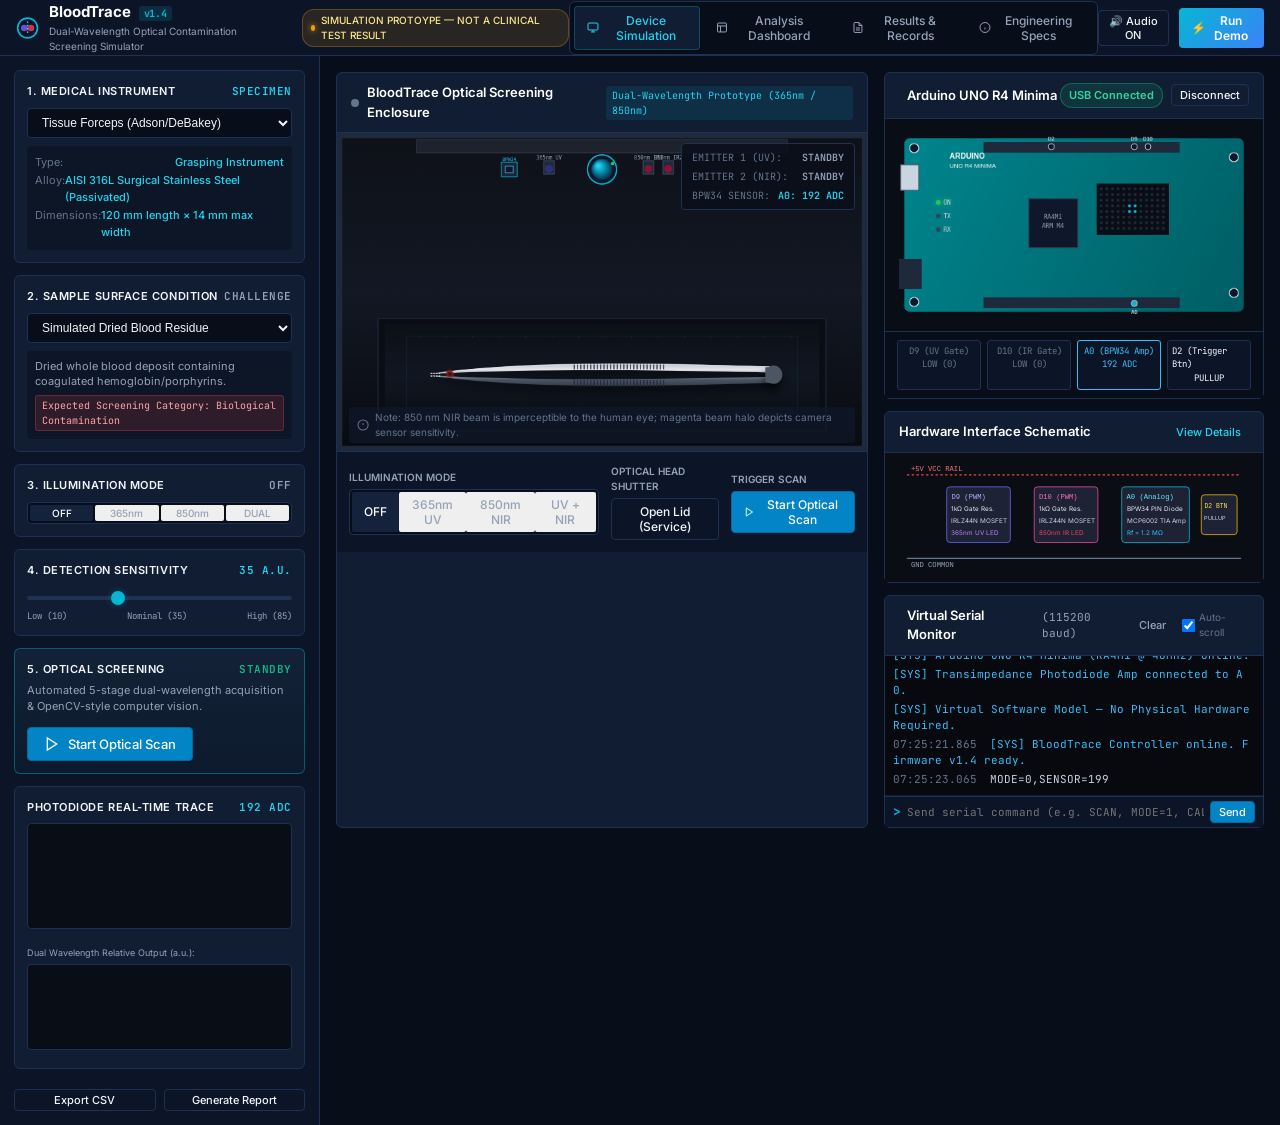
==== commit 309a0055: "feat: Upgrade to BloodTrace Vision with real specimen images, 4-panel poster view, Compare Both mode" ====
--- a/index.html
+++ b/index.html
@@ -244,7 +244,7 @@
               <ul class="doc-bullet-list">
                 <li><strong>365 nm UV-A Illumination:</strong> Organic cellular proteins and free porphyrins exhibit autofluorescence. Crucially, cleaning detergents with optical brighteners produce bright blue-cyan emission (~430-470 nm), making UV alone prone to false positives.</li>
                 <li><strong>850 nm NIR Illumination:</strong> Passivated 316L/420 surgical stainless steel exhibits ~65% specular reflectance. Deoxygenated and dried hemoglobin (methemoglobin) exhibits strong NIR absorption. Under 850nm, dried blood spots appear as stark dark silhouettes, whereas detergent films remain nearly transparent.</li>
-                <li><strong>Dual-Wavelength Cross-Correlation:</strong> Combining UV fluorescence and NIR absorption allows the computer vision pipeline to distinguish true biological residue from detergent films and scratches.</li>
+                <li><strong>Dual-Wavelength Cross-Correlation:</strong> Combining UV fluorescence and NIR absorption allows the computer vision pipeline to distinguish true biological residue from detergent films and surface artifacts.</li>
               </ul>
             </div>
 
--- a/css/styles.css
+++ b/css/styles.css
@@ -1387,6 +1387,369 @@
 /* ==========================================================================
    Print Stylesheet
    ========================================================================== */
+/* ==========================================================================
+   BloodTrace Vision — Poster Layout & Real-Image Inspection Styles
+   ========================================================================== */
+.disclaimer-banner {
+  display: flex;
+  align-items: center;
+  gap: 10px;
+  background: rgba(245, 158, 11, 0.08);
+  border: 1px solid rgba(245, 158, 11, 0.35);
+  border-radius: var(--radius-md);
+  padding: 8px 14px;
+  margin-bottom: 14px;
+  font-size: 11px;
+  line-height: 1.4;
+  color: #fef08a;
+}
+.disclaimer-icon {
+  font-size: 16px;
+  flex-shrink: 0;
+}
+
+/* Laptop Mockup Chassis (Matching Poster UI) */
+.bloodtrace-laptop-frame {
+  background: #080e1a;
+  border: 2px solid #1a2a44;
+  border-radius: 12px;
+  padding: 16px 20px 20px 20px;
+  box-shadow: 0 10px 30px rgba(0, 0, 0, 0.6), 0 0 20px rgba(6, 182, 212, 0.1);
+  position: relative;
+  margin-bottom: 16px;
+}
+
+.bt-screen-header {
+  text-align: center;
+  position: relative;
+  margin-bottom: 16px;
+}
+.bt-camera-notch {
+  width: 8px;
+  height: 8px;
+  background: #111d33;
+  border: 1px solid #1e3152;
+  border-radius: 50%;
+  margin: 0 auto 6px auto;
+}
+.bt-screen-title {
+  font-size: 20px;
+  font-weight: 700;
+  letter-spacing: -0.02em;
+  color: #ffffff;
+  text-shadow: 0 0 12px rgba(6, 182, 212, 0.4);
+}
+
+/* 4-Panel Row (Poster Layout) */
+.bt-panels-row {
+  display: grid;
+  grid-template-columns: repeat(4, 1fr);
+  gap: 12px;
+  align-items: stretch;
+}
+
+@media (max-width: 1100px) {
+  .bt-panels-row {
+    grid-template-columns: repeat(2, 1fr);
+  }
+}
+
+.bt-panel {
+  background: #060a12;
+  border: 1px solid #1e3152;
+  border-radius: var(--radius-md);
+  display: flex;
+  flex-direction: column;
+  overflow: hidden;
+  position: relative;
+  transition: border-color 0.2s ease, box-shadow 0.2s ease;
+}
+.bt-panel:hover {
+  border-color: var(--cyan-primary);
+  box-shadow: 0 0 10px rgba(6, 182, 212, 0.15);
+}
+
+.bt-panel-header {
+  background: #0c1527;
+  padding: 8px 10px;
+  text-align: center;
+  border-bottom: 1px solid #182844;
+}
+.bt-panel-title {
+  font-size: 13px;
+  font-weight: 600;
+  color: #f1f5f9;
+}
+.bt-panel-subtitle {
+  font-size: 10px;
+  color: var(--cyan-primary);
+  font-family: var(--font-mono);
+}
+
+.bt-canvas-container {
+  flex: 1;
+  display: flex;
+  align-items: center;
+  justify-content: center;
+  background: #020408;
+  position: relative;
+  min-height: 220px;
+  overflow: hidden;
+}
+.bt-canvas-container canvas {
+  max-width: 100%;
+  height: auto;
+  display: block;
+  object-fit: contain;
+}
+
+/* Panel 4 Contamination Map with Color Bar */
+.bt-map-with-bar {
+  display: flex;
+  flex-direction: row;
+  align-items: stretch;
+  position: relative;
+  width: 100%;
+  height: 100%;
+}
+.bt-map-canvas-wrap {
+  flex: 1;
+  position: relative;
+  display: flex;
+  align-items: center;
+  justify-content: center;
+}
+.bt-colorbar-wrapper {
+  display: flex;
+  flex-direction: column;
+  align-items: center;
+  justify-content: space-between;
+  padding: 12px 6px;
+  background: #030712;
+  border-left: 1px solid #1e3152;
+  width: 44px;
+}
+.bt-colorbar-label {
+  font-size: 10px;
+  font-weight: 600;
+  color: var(--text-muted);
+  font-family: var(--font-mono);
+  user-select: none;
+}
+.bt-colorbar-gradient {
+  width: 12px;
+  flex: 1;
+  margin: 6px 0;
+  border-radius: 2px;
+  background: linear-gradient(to bottom, #ff1a1a 0%, #d90429 25%, #990000 50%, #4a0000 75%, #050505 100%);
+  border: 1px solid rgba(255, 255, 255, 0.15);
+  box-shadow: 0 0 6px rgba(239, 68, 68, 0.4);
+}
+
+/* Poster Bottom Status Bar */
+.bt-status-bar {
+  display: flex;
+  align-items: center;
+  justify-content: center;
+  gap: 20px;
+  margin-top: 18px;
+  padding-top: 12px;
+  border-top: 1px solid #1a2a44;
+}
+
+.bt-area-pill {
+  background: #0c1527;
+  border: 1px solid #06b6d4;
+  box-shadow: 0 0 8px rgba(6, 182, 212, 0.25);
+  padding: 8px 20px;
+  border-radius: 20px;
+  font-size: 13px;
+  font-weight: 600;
+  color: #ffffff;
+  display: flex;
+  align-items: center;
+  gap: 6px;
+}
+.bt-area-pill strong {
+  color: var(--cyan-light);
+  font-family: var(--font-mono);
+  font-size: 14px;
+}
+
+.bt-status-badge {
+  padding: 8px 22px;
+  border-radius: 8px;
+  font-size: 13px;
+  font-weight: 700;
+  letter-spacing: 0.05em;
+  text-transform: uppercase;
+  display: inline-flex;
+  align-items: center;
+  gap: 8px;
+  transition: all 0.3s ease;
+}
+
+.bt-badge-detected {
+  background: #dc2626;
+  border: 1px solid #ef4444;
+  color: #ffffff;
+  box-shadow: 0 0 14px rgba(239, 68, 68, 0.6);
+  animation: pulse-glow-red 2s infinite ease-in-out;
+}
+@keyframes pulse-glow-red {
+  0%, 100% { box-shadow: 0 0 12px rgba(239, 68, 68, 0.5); }
+  50% { box-shadow: 0 0 20px rgba(239, 68, 68, 0.85); }
+}
+
+.bt-badge-clean {
+  background: #059669;
+  border: 1px solid #10b981;
+  color: #ffffff;
+  box-shadow: 0 0 12px rgba(16, 185, 129, 0.4);
+}
+
+.bt-badge-ambiguous {
+  background: #d97706;
+  border: 1px solid #f59e0b;
+  color: #ffffff;
+  box-shadow: 0 0 12px rgba(245, 158, 11, 0.4);
+}
+
+.bt-badge-unavailable {
+  background: #475569;
+  border: 1px solid #64748b;
+  color: #cbd5e1;
+}
+
+/* Candidate Region Inspector */
+.roi-inspector-container {
+  background: var(--bg-panel);
+  border: 1px solid var(--border-subtle);
+  border-radius: var(--radius-md);
+  padding: 16px;
+  margin-top: 16px;
+}
+.roi-inspector-header {
+  display: flex;
+  align-items: center;
+  justify-content: space-between;
+  margin-bottom: 12px;
+  padding-bottom: 8px;
+  border-bottom: 1px solid var(--border-subtle);
+}
+.roi-inspector-title {
+  font-size: 13px;
+  font-weight: 700;
+  color: #ffffff;
+  display: flex;
+  align-items: center;
+  gap: 8px;
+}
+.roi-grid {
+  display: grid;
+  grid-template-columns: repeat(auto-fill, minmax(280px, 1fr));
+  gap: 12px;
+}
+.roi-card {
+  background: var(--bg-surface);
+  border: 1px solid var(--border-subtle);
+  border-left: 3px solid #ef4444;
+  border-radius: var(--radius-sm);
+  padding: 12px;
+  font-size: 11px;
+}
+.roi-card-header {
+  display: flex;
+  align-items: center;
+  justify-content: space-between;
+  margin-bottom: 6px;
+}
+.roi-card-title {
+  font-weight: 700;
+  color: #f1f5f9;
+  font-family: var(--font-mono);
+}
+.roi-confidence-pill {
+  background: rgba(239, 68, 68, 0.2);
+  color: #fca5a5;
+  border: 1px solid rgba(239, 68, 68, 0.4);
+  padding: 2px 6px;
+  border-radius: 10px;
+  font-size: 10px;
+  font-weight: 600;
+}
+.roi-metrics-row {
+  display: grid;
+  grid-template-columns: 1fr 1fr;
+  gap: 6px;
+  margin: 6px 0;
+  padding: 6px;
+  background: rgba(0, 0, 0, 0.2);
+  border-radius: 3px;
+}
+.roi-metric-item {
+  display: flex;
+  flex-direction: column;
+}
+.roi-metric-label {
+  font-size: 9px;
+  color: var(--text-muted);
+}
+.roi-metric-val {
+  font-family: var(--font-mono);
+  font-weight: 600;
+  color: var(--cyan-light);
+}
+.roi-explanation {
+  font-size: 10px;
+  color: var(--text-muted);
+  line-height: 1.35;
+  margin-top: 4px;
+}
+
+/* Compare Both View */
+.compare-both-section {
+  background: #080e1a;
+  border: 2px solid #1a2a44;
+  border-radius: 12px;
+  padding: 16px 20px;
+  margin-bottom: 16px;
+}
+.compare-grid-2col {
+  display: grid;
+  grid-template-columns: 1fr 1fr;
+  gap: 16px;
+  margin-bottom: 16px;
+}
+.compare-table-wrapper {
+  background: var(--bg-surface);
+  border: 1px solid var(--border-subtle);
+  border-radius: var(--radius-md);
+  overflow-x: auto;
+  margin-top: 14px;
+}
+.compare-table {
+  width: 100%;
+  border-collapse: collapse;
+  font-size: 11px;
+}
+.compare-table th {
+  background: #0e1a30;
+  padding: 8px 12px;
+  text-align: left;
+  font-weight: 600;
+  color: var(--cyan-light);
+  border-bottom: 1px solid var(--border-subtle);
+}
+.compare-table td {
+  padding: 8px 12px;
+  border-bottom: 1px solid rgba(255, 255, 255, 0.05);
+  color: var(--text-main);
+}
+.compare-table tr:hover td {
+  background: rgba(6, 182, 212, 0.05);
+}
+
 @media print {
   body {
     background: #ffffff !important;
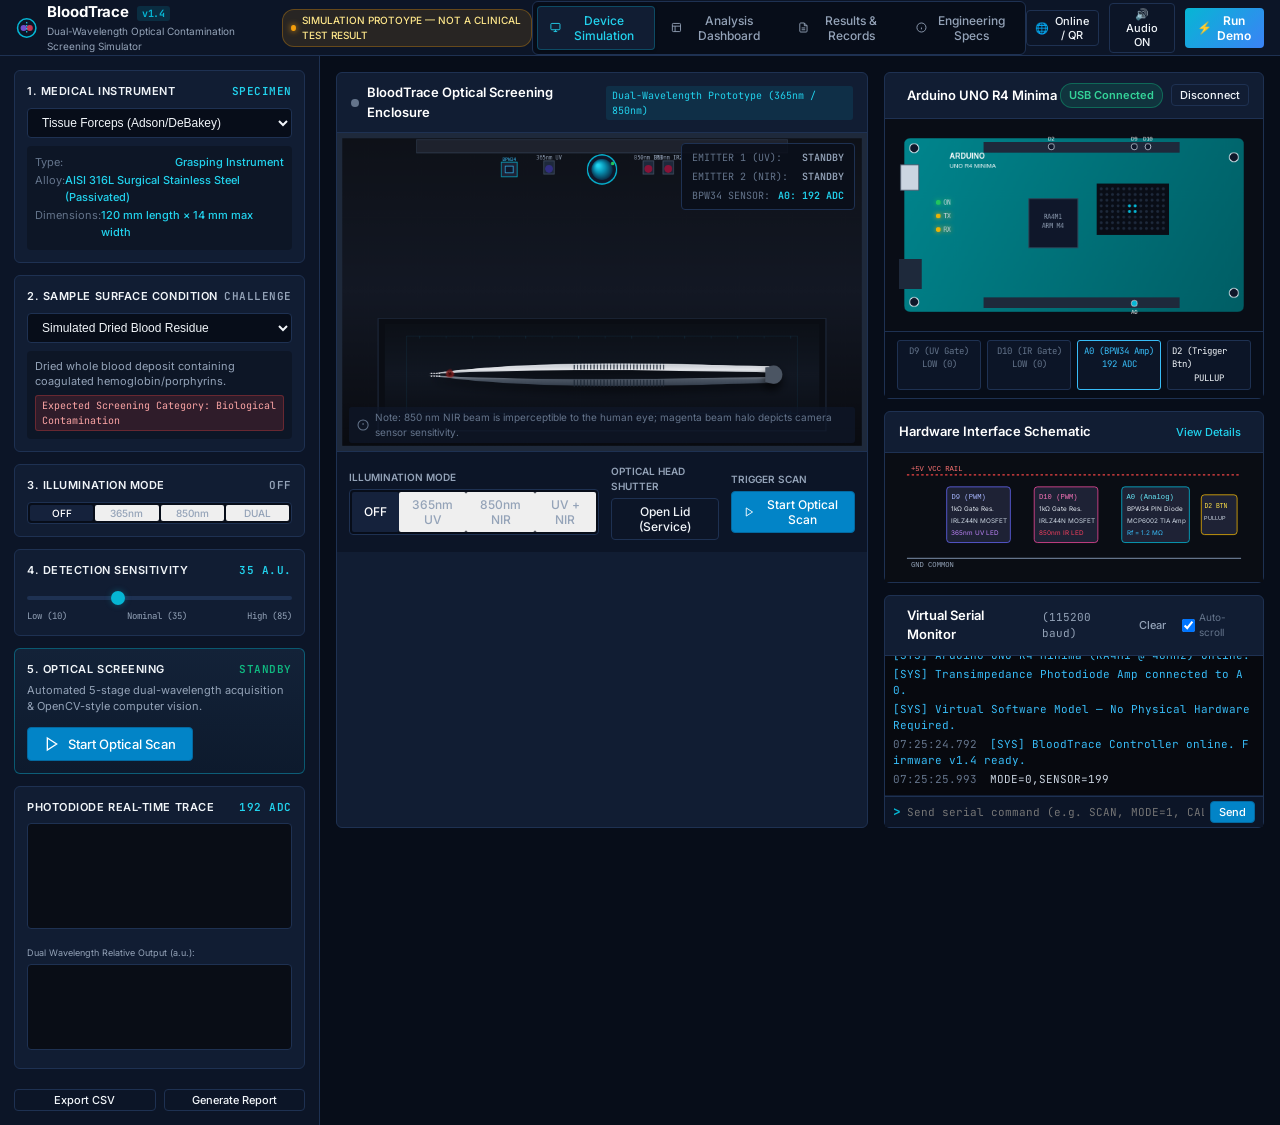
==== commit 0f82b131: "feat: deploy live simulation with GitHub Pages, QR code access, presentation deck, and 1080p showcas" ====
--- a/index.html
+++ b/index.html
@@ -62,6 +62,10 @@
 
     <!-- Header Actions -->
     <div class="header-right">
+      <button id="btnOnlineQR" class="btn btn-xs btn-outline flex items-center gap-1" title="Scan QR Code or Open Online Simulation">
+        <span>🌐</span>
+        <span>Online / QR</span>
+      </button>
       <button id="btnToggleSound" class="btn btn-xs btn-outline" title="Toggle Audio Feedback">
         🔊 Audio ON
       </button>
